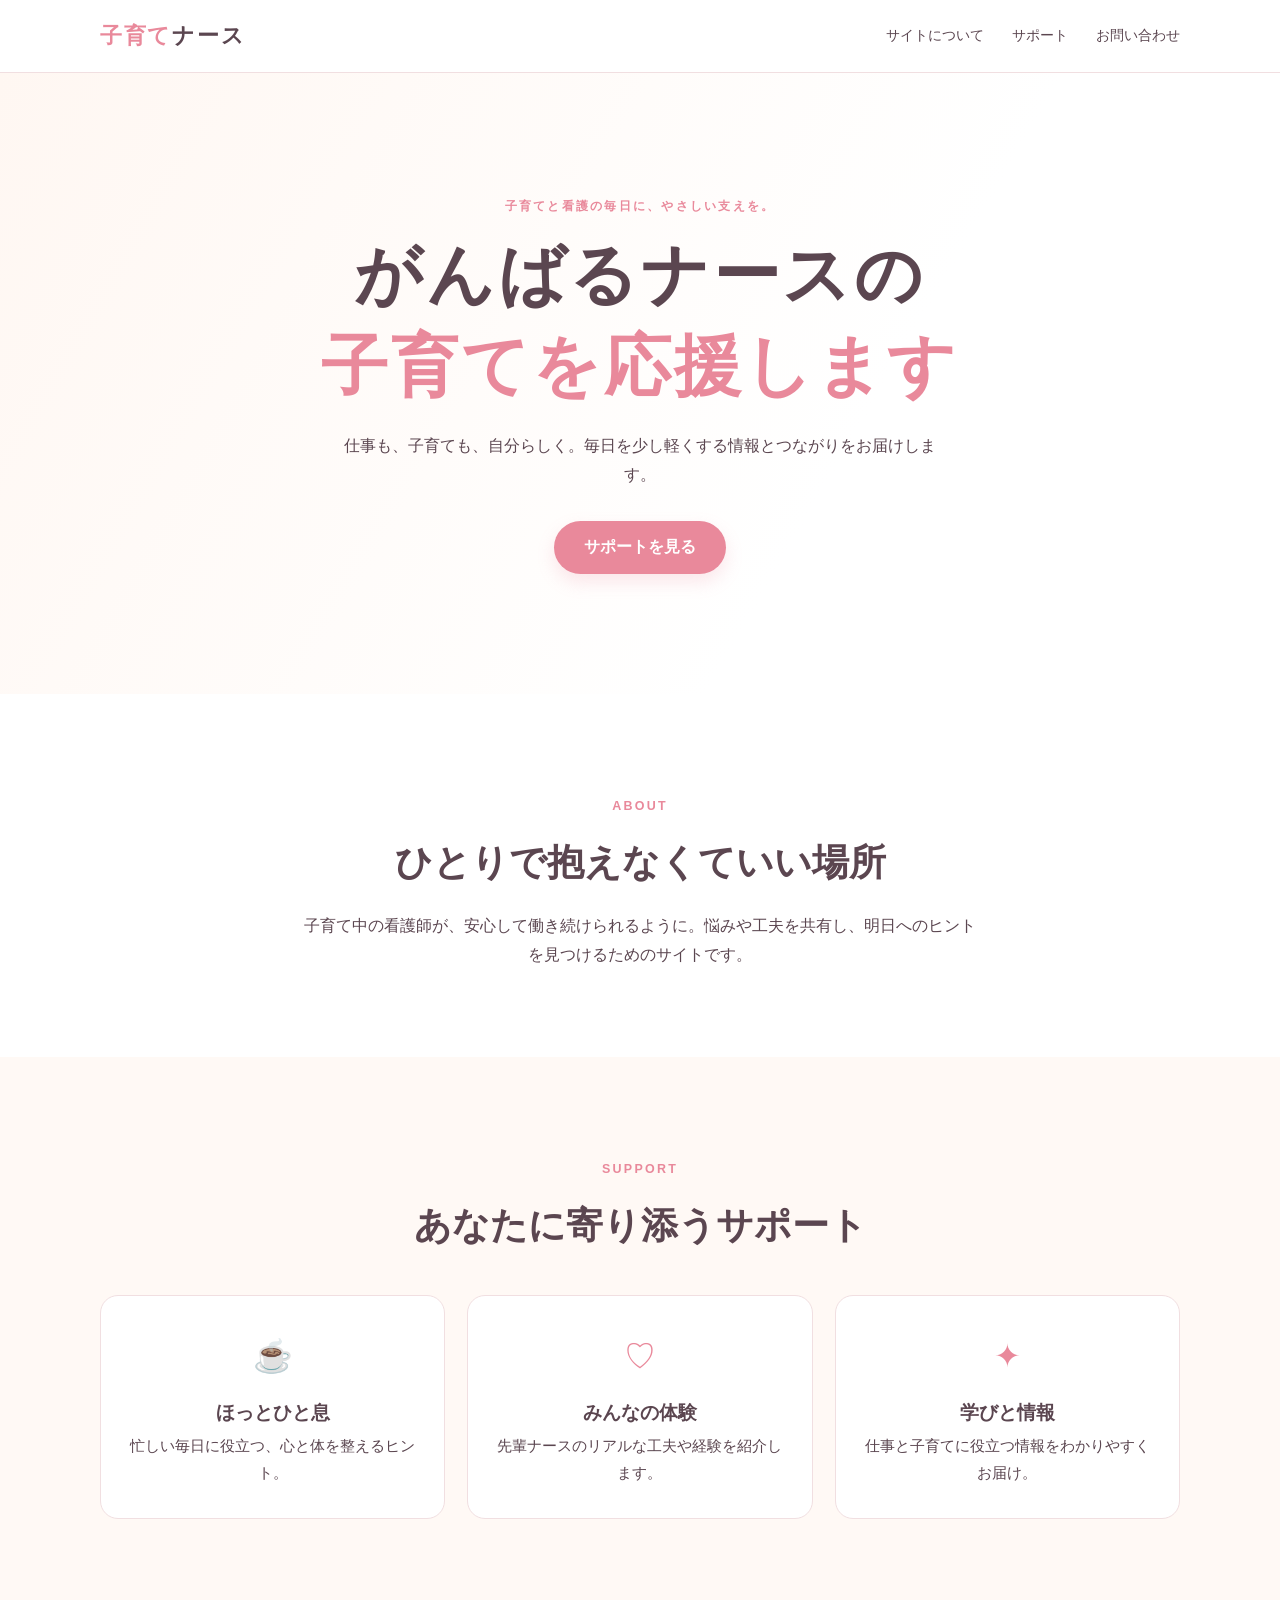
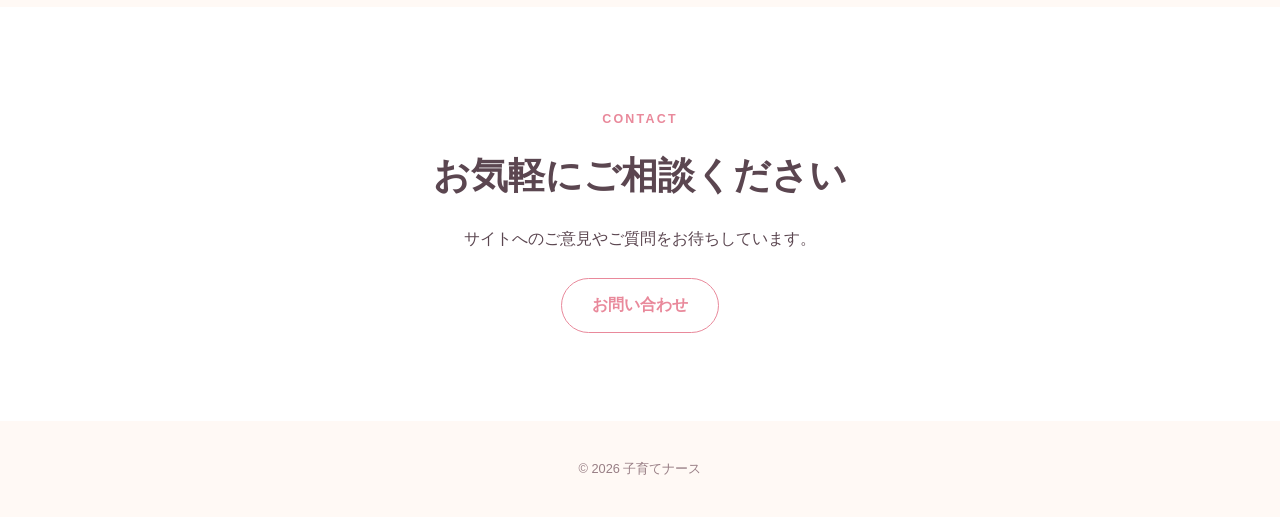
==== index.html @ 10b31e0a "初期設定を作成" ====
﻿<!DOCTYPE html>
<html lang="ja">
<head>
  <meta charset="UTF-8">
  <meta name="viewport" content="width=device-width, initial-scale=1.0">
  <meta name="description" content="子育てを支える看護師のためのサポートサイト">
  <title>子育てナース</title>
  <link rel="stylesheet" href="css/style.css">
</head>
<body>
  <header class="site-header">
    <div class="container header-inner">
      <a class="logo" href="index.html" aria-label="子育てナース ホーム">子育て<span>ナース</span></a>
      <nav aria-label="メインナビゲーション">
        <a href="#about">サイトについて</a>
        <a href="#support">サポート</a>
        <a href="#contact">お問い合わせ</a>
      </nav>
    </div>
  </header>

  <main>
    <section class="hero">
      <div class="container hero-content">
        <p class="eyebrow">子育てと看護の毎日に、やさしい支えを。</p>
        <h1>がんばるナースの<br><span>子育てを応援します</span></h1>
        <p class="lead">仕事も、子育ても、自分らしく。毎日を少し軽くする情報とつながりをお届けします。</p>
        <a class="button" href="#support">サポートを見る</a>
      </div>
    </section>

    <section id="about" class="section container">
      <p class="section-label">ABOUT</p>
      <h2>ひとりで抱えなくていい場所</h2>
      <p class="section-lead">子育て中の看護師が、安心して働き続けられるように。悩みや工夫を共有し、明日へのヒントを見つけるためのサイトです。</p>
    </section>

    <section id="support" class="section section-soft">
      <div class="container">
        <p class="section-label">SUPPORT</p>
        <h2>あなたに寄り添うサポート</h2>
        <div class="cards">
          <article class="card"><div class="card-icon" aria-hidden="true">☕</div><h3>ほっとひと息</h3><p>忙しい毎日に役立つ、心と体を整えるヒント。</p></article>
          <article class="card"><div class="card-icon" aria-hidden="true">♡</div><h3>みんなの体験</h3><p>先輩ナースのリアルな工夫や経験を紹介します。</p></article>
          <article class="card"><div class="card-icon" aria-hidden="true">✦</div><h3>学びと情報</h3><p>仕事と子育てに役立つ情報をわかりやすくお届け。</p></article>
        </div>
      </div>
    </section>

    <section id="contact" class="section container contact">
      <p class="section-label">CONTACT</p>
      <h2>お気軽にご相談ください</h2>
      <p>サイトへのご意見やご質問をお待ちしています。</p>
      <a class="button button-secondary" href="mailto:info@example.com">お問い合わせ</a>
    </section>
  </main>

  <footer class="site-footer"><p>&copy; <span id="current-year">2026</span> 子育てナース</p></footer>
  <script src="js/script.js"></script>
</body>
</html>
---- css/style.css ----
:root { --pink:#e9899b; --deep:#5b4650; --cream:#fff9f5; --line:#f1dfe1; }
* { box-sizing:border-box; }
html { scroll-behavior:smooth; }
body { margin:0; color:var(--deep); background:#fff; font-family:-apple-system,BlinkMacSystemFont,"Hiragino Kaku Gothic ProN","Yu Gothic",Meiryo,sans-serif; line-height:1.8; }
a { color:inherit; text-decoration:none; }
.container { width:min(1080px, calc(100% - 40px)); margin:auto; }
.site-header { background:#fff; border-bottom:1px solid var(--line); }
.header-inner { display:flex; align-items:center; justify-content:space-between; min-height:72px; }
.logo { color:var(--pink); font-size:1.35rem; font-weight:800; letter-spacing:.08em; }
.logo span { color:var(--deep); }
nav { display:flex; gap:28px; font-size:.9rem; }
nav a:hover { color:var(--pink); }
.hero { background:linear-gradient(120deg,#fff7f2 0%,#fff 65%); padding:110px 0 120px; }
.hero-content { text-align:center; }
.eyebrow,.section-label { color:var(--pink); font-size:.78rem; font-weight:700; letter-spacing:.18em; }
h1 { margin:12px 0 20px; font-size:clamp(2.2rem,6vw,4.2rem); line-height:1.35; letter-spacing:.04em; }
h1 span { color:var(--pink); }
.lead { max-width:620px; margin:0 auto 32px; }
.button { display:inline-block; border-radius:999px; padding:12px 30px; color:#fff; background:var(--pink); box-shadow:0 8px 18px #e9899b33; font-weight:700; transition:transform .2s, opacity .2s; }
.button:hover { opacity:.85; transform:translateY(-2px); }
.section { padding:88px 0; text-align:center; }
.section h2 { margin:4px 0 16px; font-size:clamp(1.6rem,3vw,2.3rem); }
.section-lead { max-width:680px; margin:auto; }
.section-soft { background:var(--cream); }
.cards { display:grid; grid-template-columns:repeat(3,1fr); gap:22px; margin-top:36px; }
.card { padding:32px 24px; background:#fff; border:1px solid var(--line); border-radius:18px; }
.card-icon { color:var(--pink); font-size:2rem; }
.card h3 { margin:10px 0 4px; }
.card p { margin:0; font-size:.92rem; }
.contact p:not(.section-label) { margin-bottom:24px; }
.button-secondary { background:#fff; color:var(--pink); border:1px solid var(--pink); box-shadow:none; }
.site-footer { padding:24px; color:#987e85; background:var(--cream); text-align:center; font-size:.8rem; }
@media (max-width:600px) { .container { width:min(100% - 28px,1080px); } .header-inner { min-height:62px; } nav { gap:10px; font-size:.72rem; } .hero { padding:76px 0 84px; } .cards { grid-template-columns:1fr; } .section { padding:64px 0; } }
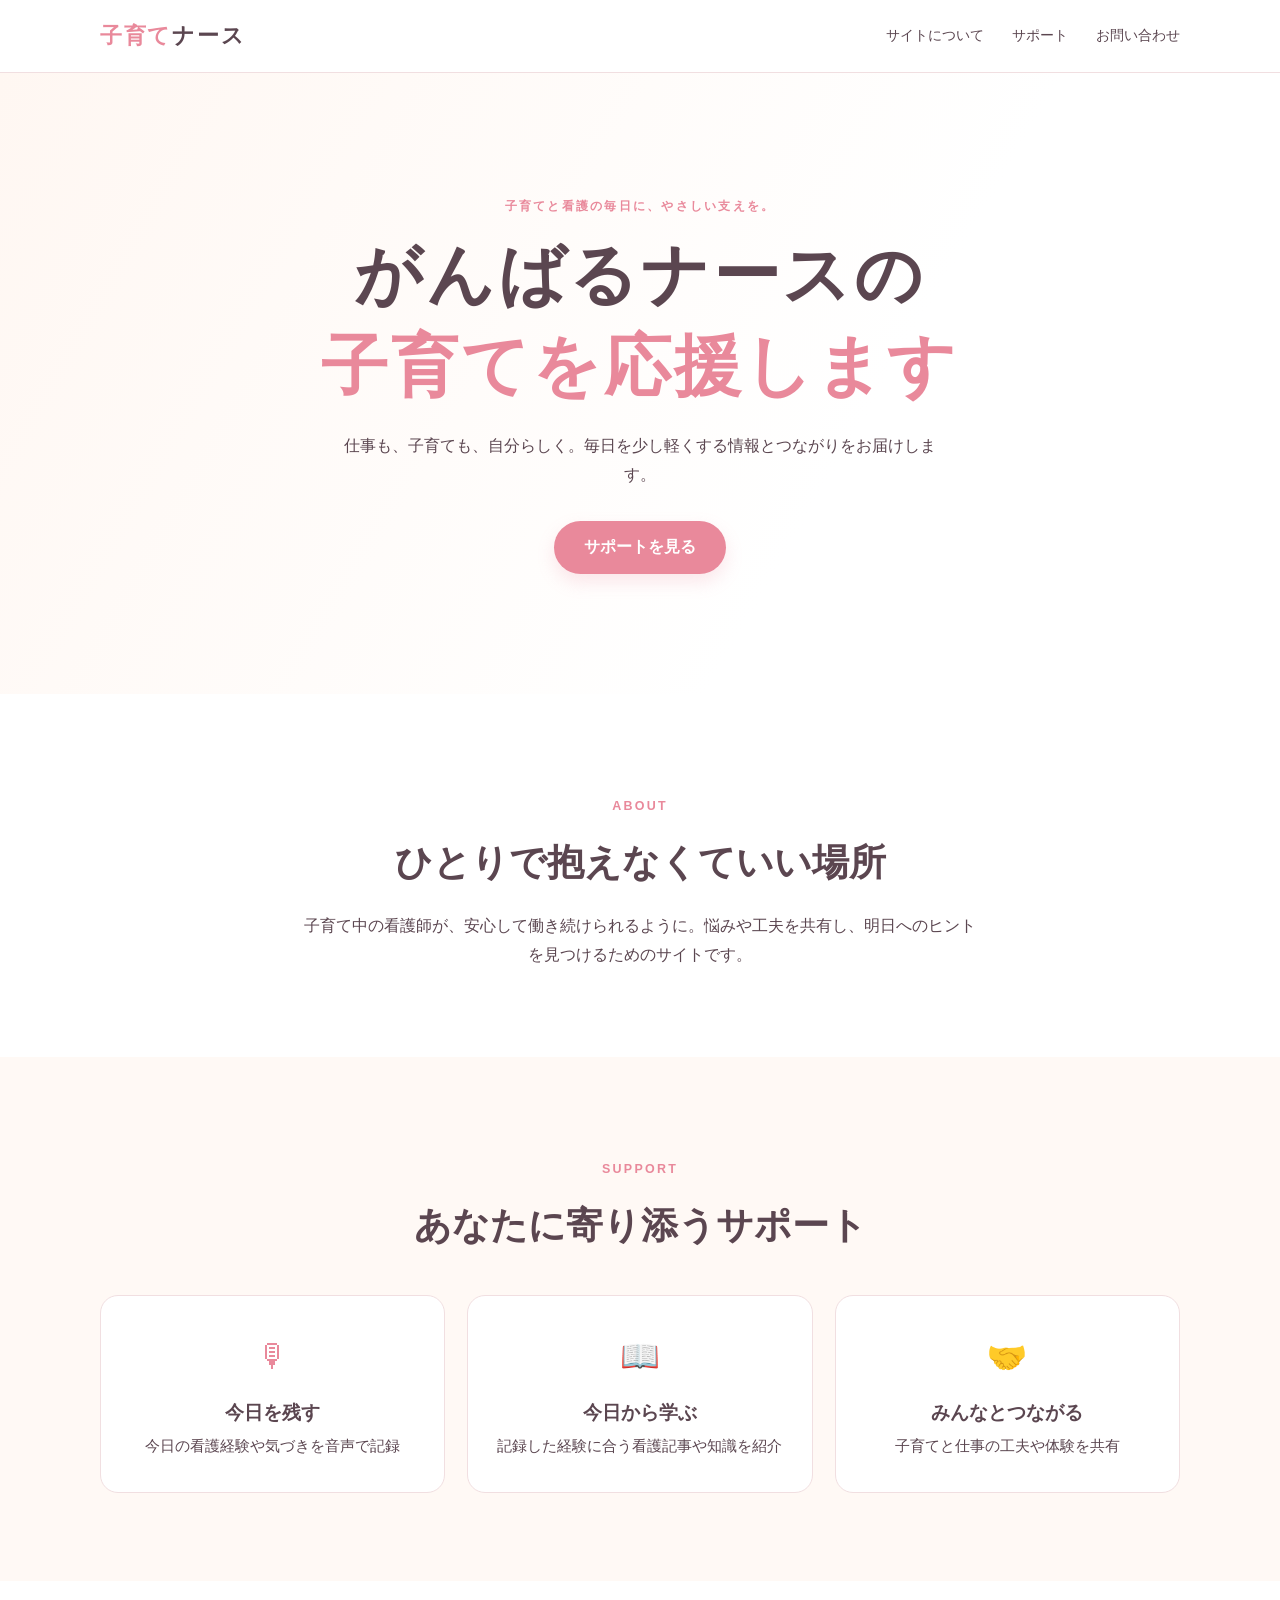
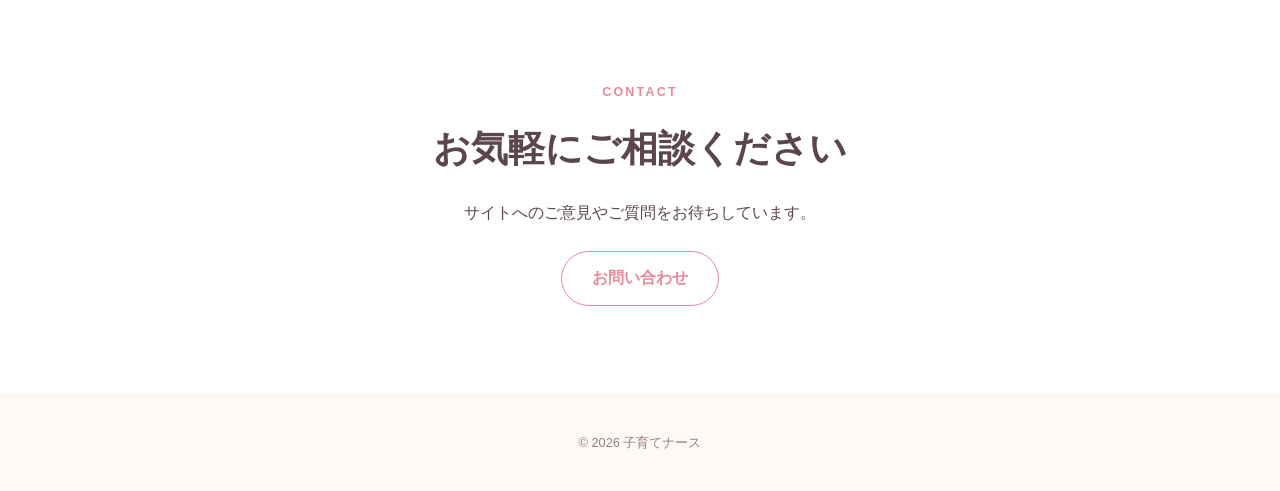
==== commit 87918662: "トップページの3カードと遷移先ページを追加" ====
--- a/index.html
+++ b/index.html
@@ -40,9 +40,9 @@
         <p class="section-label">SUPPORT</p>
         <h2>あなたに寄り添うサポート</h2>
         <div class="cards">
-          <article class="card"><div class="card-icon" aria-hidden="true">☕</div><h3>ほっとひと息</h3><p>忙しい毎日に役立つ、心と体を整えるヒント。</p></article>
-          <article class="card"><div class="card-icon" aria-hidden="true">♡</div><h3>みんなの体験</h3><p>先輩ナースのリアルな工夫や経験を紹介します。</p></article>
-          <article class="card"><div class="card-icon" aria-hidden="true">✦</div><h3>学びと情報</h3><p>仕事と子育てに役立つ情報をわかりやすくお届け。</p></article>
+          <a class="card" href="record.html"><div class="card-icon" aria-hidden="true">🎙</div><h3>今日を残す</h3><p>今日の看護経験や気づきを音声で記録</p></a>
+          <a class="card" href="learning.html"><div class="card-icon" aria-hidden="true">📖</div><h3>今日から学ぶ</h3><p>記録した経験に合う看護記事や知識を紹介</p></a>
+          <a class="card" href="community.html"><div class="card-icon" aria-hidden="true">🤝</div><h3>みんなとつながる</h3><p>子育てと仕事の工夫や体験を共有</p></a>
         </div>
       </div>
     </section>
--- a/css/style.css
+++ b/css/style.css
@@ -23,11 +23,18 @@
 .section-lead { max-width:680px; margin:auto; }
 .section-soft { background:var(--cream); }
 .cards { display:grid; grid-template-columns:repeat(3,1fr); gap:22px; margin-top:36px; }
-.card { padding:32px 24px; background:#fff; border:1px solid var(--line); border-radius:18px; }
+.card { display:block; padding:32px 24px; background:#fff; border:1px solid var(--line); border-radius:18px; transition:transform .2s, box-shadow .2s, border-color .2s; }
+.card:hover { transform:translateY(-3px); border-color:#e9bcc4; box-shadow:0 8px 18px #e9899b1c; }
+.card:focus-visible { outline:3px solid #e9899b66; outline-offset:4px; }
 .card-icon { color:var(--pink); font-size:2rem; }
 .card h3 { margin:10px 0 4px; }
 .card p { margin:0; font-size:.92rem; }
 .contact p:not(.section-label) { margin-bottom:24px; }
 .button-secondary { background:#fff; color:var(--pink); border:1px solid var(--pink); box-shadow:none; }
 .site-footer { padding:24px; color:#987e85; background:var(--cream); text-align:center; font-size:.8rem; }
+.page-hero { background:linear-gradient(120deg,#fff7f2 0%,#fff 65%); padding:76px 0 64px; text-align:center; }
+.page-hero h1 { margin-bottom:12px; font-size:clamp(2rem,5vw,3.2rem); }
+.page-content { min-height:360px; padding:64px 0 88px; text-align:center; }
+.back-link { display:inline-block; margin-top:28px; color:var(--pink); font-weight:700; }
+.back-link:hover { text-decoration:underline; }
 @media (max-width:600px) { .container { width:min(100% - 28px,1080px); } .header-inner { min-height:62px; } nav { gap:10px; font-size:.72rem; } .hero { padding:76px 0 84px; } .cards { grid-template-columns:1fr; } .section { padding:64px 0; } }
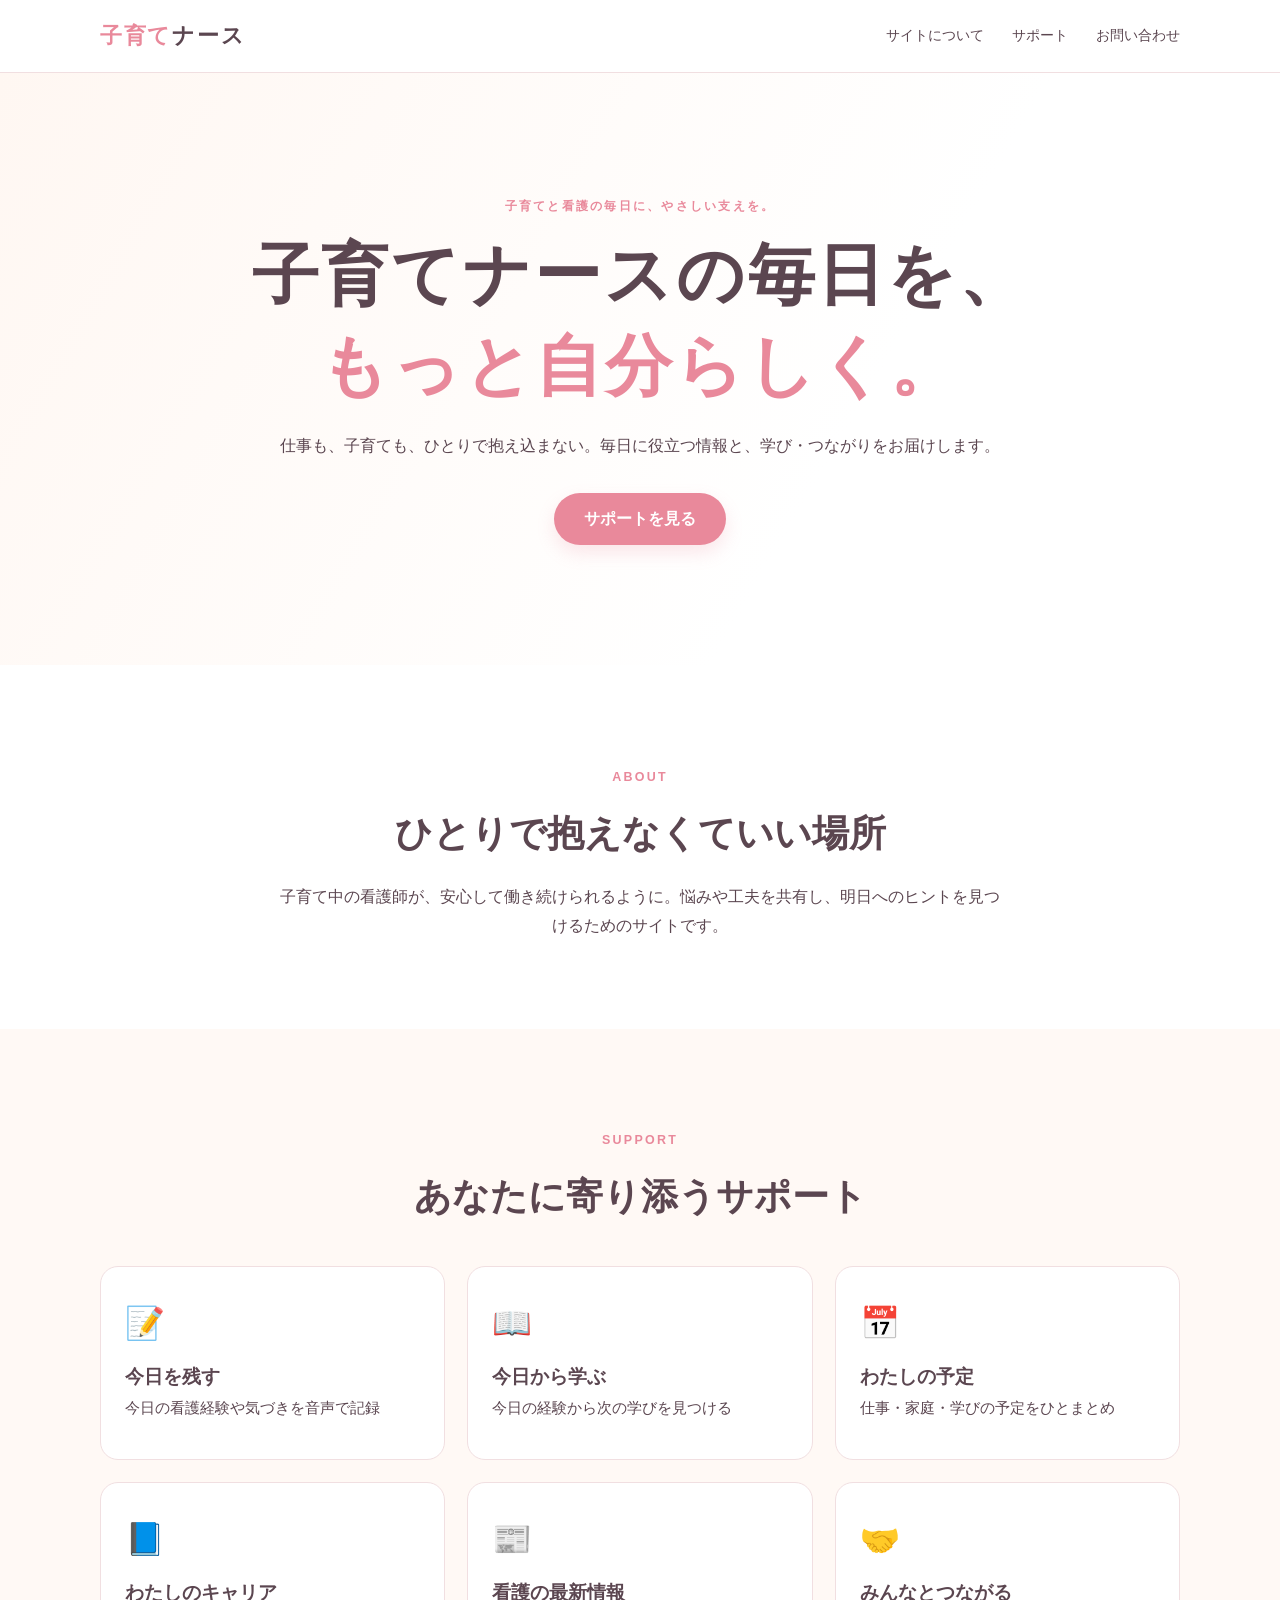
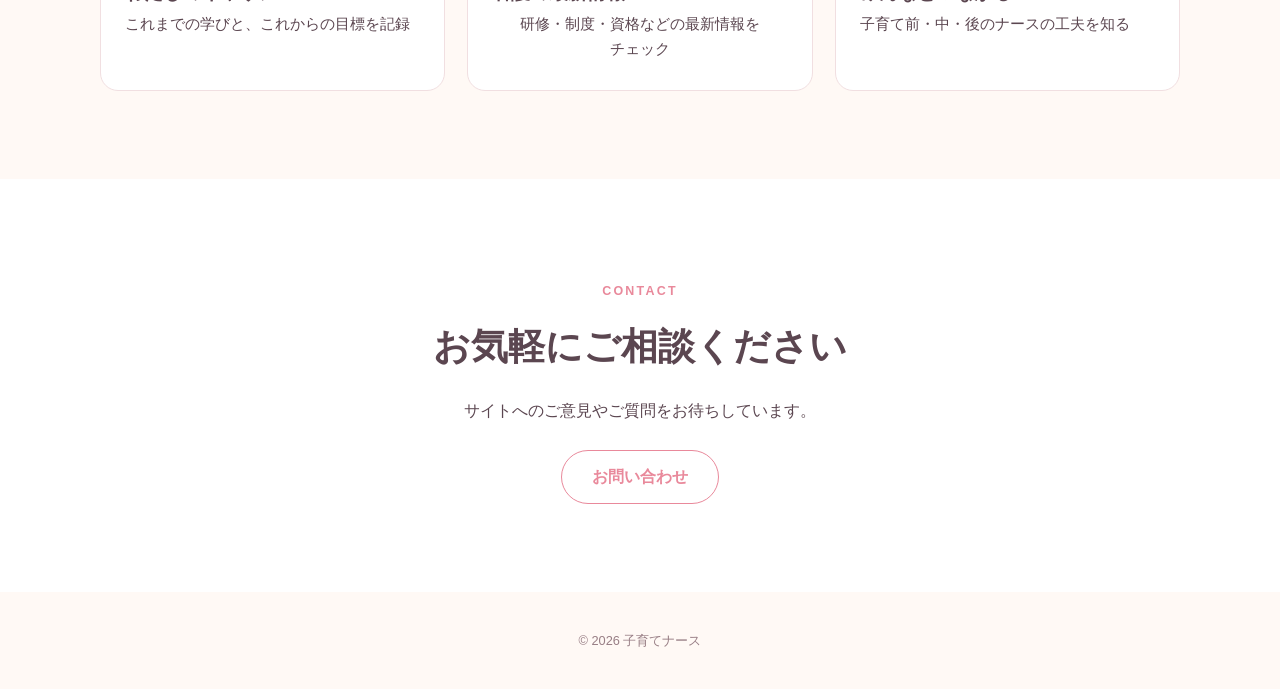
==== commit 264535d8: "トップページの6機能カードと予定機能・ヒーローコピーを更新" ====
--- a/index.html
+++ b/index.html
@@ -23,8 +23,8 @@
     <section class="hero">
       <div class="container hero-content">
         <p class="eyebrow">子育てと看護の毎日に、やさしい支えを。</p>
-        <h1>がんばるナースの<br><span>子育てを応援します</span></h1>
-        <p class="lead">仕事も、子育ても、自分らしく。毎日を少し軽くする情報とつながりをお届けします。</p>
+        <h1>子育てナースの毎日を、<br><span>もっと自分らしく。</span></h1>
+        <p class="lead">仕事も、子育ても、ひとりで抱え込まない。毎日に役立つ情報と、学び・つながりをお届けします。</p>
         <a class="button" href="#support">サポートを見る</a>
       </div>
     </section>
@@ -40,9 +40,12 @@
         <p class="section-label">SUPPORT</p>
         <h2>あなたに寄り添うサポート</h2>
         <div class="cards">
-          <a class="card" href="record.html"><div class="card-icon" aria-hidden="true">🎙</div><h3>今日を残す</h3><p>今日の看護経験や気づきを音声で記録</p></a>
-          <a class="card" href="learning.html"><div class="card-icon" aria-hidden="true">📖</div><h3>今日から学ぶ</h3><p>記録した経験に合う看護記事や知識を紹介</p></a>
-          <a class="card" href="community.html"><div class="card-icon" aria-hidden="true">🤝</div><h3>みんなとつながる</h3><p>子育てと仕事の工夫や体験を共有</p></a>
+          <a class="card" href="record.html"><div class="card-icon" aria-hidden="true">📝</div><h3>今日を残す</h3><p>今日の看護経験や気づきを音声で記録</p></a>
+          <a class="card" href="learning.html"><div class="card-icon" aria-hidden="true">📖</div><h3>今日から学ぶ</h3><p>今日の経験から次の学びを見つける</p></a>
+          <a class="card" href="schedule.html"><div class="card-icon" aria-hidden="true">📅</div><h3>わたしの予定</h3><p>仕事・家庭・学びの予定をひとまとめ</p></a>
+          <a class="card" href="career.html"><div class="card-icon" aria-hidden="true">📘</div><h3>わたしのキャリア</h3><p>これまでの学びと、これからの目標を記録</p></a>
+          <a class="card" href="news.html"><div class="card-icon" aria-hidden="true">📰</div><h3>看護の最新情報</h3><p>研修・制度・資格などの最新情報をチェック</p></a>
+          <a class="card" href="community.html"><div class="card-icon" aria-hidden="true">🤝</div><h3>みんなとつながる</h3><p>子育て前・中・後のナースの工夫を知る</p></a>
         </div>
       </div>
     </section>
--- a/css/style.css
+++ b/css/style.css
@@ -1,7 +1,7 @@
 :root { --pink:#e9899b; --deep:#5b4650; --cream:#fff9f5; --line:#f1dfe1; }
 * { box-sizing:border-box; }
 html { scroll-behavior:smooth; }
-body { margin:0; color:var(--deep); background:#fff; font-family:-apple-system,BlinkMacSystemFont,"Hiragino Kaku Gothic ProN","Yu Gothic",Meiryo,sans-serif; line-height:1.8; }
+body { margin:0; color:var(--deep); background:#fff; font-family:-apple-system,BlinkMacSystemFont,"Hiragino Kaku Gothic ProN","Yu Gothic",Meiryo,sans-serif; line-height:1.8; line-break:strict; }
 a { color:inherit; text-decoration:none; }
 .container { width:min(1080px, calc(100% - 40px)); margin:auto; }
 .site-header { background:#fff; border-bottom:1px solid var(--line); }
@@ -13,28 +13,86 @@
 .hero { background:linear-gradient(120deg,#fff7f2 0%,#fff 65%); padding:110px 0 120px; }
 .hero-content { text-align:center; }
 .eyebrow,.section-label { color:var(--pink); font-size:.78rem; font-weight:700; letter-spacing:.18em; }
-h1 { margin:12px 0 20px; font-size:clamp(2.2rem,6vw,4.2rem); line-height:1.35; letter-spacing:.04em; }
+h1 { margin:12px 0 20px; font-size:clamp(2.2rem,6vw,4.2rem); line-height:1.35; letter-spacing:.04em; text-wrap:balance; }
 h1 span { color:var(--pink); }
-.lead { max-width:620px; margin:0 auto 32px; }
+.lead { max-width:760px; margin:0 auto 32px; text-wrap:pretty; }
 .button { display:inline-block; border-radius:999px; padding:12px 30px; color:#fff; background:var(--pink); box-shadow:0 8px 18px #e9899b33; font-weight:700; transition:transform .2s, opacity .2s; }
 .button:hover { opacity:.85; transform:translateY(-2px); }
 .section { padding:88px 0; text-align:center; }
-.section h2 { margin:4px 0 16px; font-size:clamp(1.6rem,3vw,2.3rem); }
-.section-lead { max-width:680px; margin:auto; }
+.section h2 { margin:4px 0 16px; font-size:clamp(1.6rem,3vw,2.3rem); text-wrap:balance; }
+.section-lead { max-width:720px; margin:auto; text-wrap:pretty; }
 .section-soft { background:var(--cream); }
 .cards { display:grid; grid-template-columns:repeat(3,1fr); gap:22px; margin-top:36px; }
-.card { display:block; padding:32px 24px; background:#fff; border:1px solid var(--line); border-radius:18px; transition:transform .2s, box-shadow .2s, border-color .2s; }
+.card { display:flex; min-width:0; min-height:194px; flex-direction:column; align-items:flex-start; padding:28px 24px; background:#fff; border:1px solid var(--line); border-radius:18px; transition:transform .2s, box-shadow .2s, border-color .2s; }
 .card:hover { transform:translateY(-3px); border-color:#e9bcc4; box-shadow:0 8px 18px #e9899b1c; }
 .card:focus-visible { outline:3px solid #e9899b66; outline-offset:4px; }
 .card-icon { color:var(--pink); font-size:2rem; }
-.card h3 { margin:10px 0 4px; }
-.card p { margin:0; font-size:.92rem; }
+.card h3 { margin:10px 0 6px; line-height:1.45; }
+.card p { margin:0; font-size:.92rem; line-height:1.7; text-wrap:pretty; }
 .contact p:not(.section-label) { margin-bottom:24px; }
 .button-secondary { background:#fff; color:var(--pink); border:1px solid var(--pink); box-shadow:none; }
 .site-footer { padding:24px; color:#987e85; background:var(--cream); text-align:center; font-size:.8rem; }
 .page-hero { background:linear-gradient(120deg,#fff7f2 0%,#fff 65%); padding:76px 0 64px; text-align:center; }
 .page-hero h1 { margin-bottom:12px; font-size:clamp(2rem,5vw,3.2rem); }
+.page-hero-lead { margin:0; }
+.news-updated { margin:14px 0 0; color:#987e85; font-size:.84rem; }
 .page-content { min-height:360px; padding:64px 0 88px; text-align:center; }
+.news-content { text-align:left; }
+.news-categories { display:flex; flex-wrap:wrap; justify-content:center; gap:10px; margin-bottom:34px; }
+.news-category-button { min-height:48px; padding:9px 16px; border:1px solid #e8c3ca; border-radius:999px; color:var(--deep); background:#fff; font:inherit; font-weight:700; cursor:pointer; }
+.news-category-button:hover,.news-category-button:focus-visible,.news-category-button[aria-pressed="true"] { color:#fff; border-color:var(--pink); background:var(--pink); outline:none; }
+.news-results { display:grid; grid-template-columns:repeat(3,minmax(0,1fr)); gap:20px; }
+.news-card { display:flex; min-width:0; flex-direction:column; padding:24px; border:1px solid var(--line); border-radius:16px; background:#fff; box-shadow:0 8px 24px #5b46500d; }
+.news-card h2 { margin:0 0 10px; font-size:1.15rem; line-height:1.5; overflow-wrap:anywhere; }
+.news-meta { margin:0 0 12px; color:#987e85; font-size:.82rem; }
+.news-card .article-description { margin-bottom:18px; }
+.news-button { align-self:flex-start; min-height:48px; padding:10px 18px; font-size:.9rem; }
 .back-link { display:inline-block; margin-top:28px; color:var(--pink); font-weight:700; }
+.schedule-content { padding:38px 0 88px; text-align:left; }
+.schedule-year-nav { display:flex; align-items:center; justify-content:center; gap:clamp(14px,5vw,60px); margin-bottom:12px; }.schedule-year-nav strong { font-size:1.5rem; }.schedule-year-nav button,.current-year-button,.schedule-view-tabs button,.schedule-item-actions button,.schedule-cancel { min-height:48px; padding:9px 14px; border:1px solid var(--line); border-radius:999px; color:var(--deep); background:#fff; font:inherit; cursor:pointer; }.schedule-year-nav button:hover,.current-year-button:hover,.schedule-view-tabs button:hover,.schedule-view-tabs button[aria-selected="true"],.schedule-item-actions button:hover { color:#fff; border-color:var(--pink); background:var(--pink); }.current-year-button { display:block; margin:0 auto 22px; color:var(--pink); border-color:var(--pink); }.schedule-view-tabs { display:flex; justify-content:center; gap:8px; margin-bottom:12px; }.schedule-view-tabs button { min-width:86px; font-weight:700; }.schedule-period { margin:0 0 18px; color:#987e85; text-align:center; font-weight:700; }.schedule-months { display:grid; grid-template-columns:repeat(3,minmax(0,1fr)); gap:18px; }.schedule-month { min-width:0; padding:16px; border:1px solid var(--line); border-radius:16px; background:#fff; box-shadow:0 8px 24px #5b46500d; }.schedule-month h2 { margin:0 0 10px; color:var(--pink); font-size:1.15rem; text-align:center; }.schedule-weekdays,.schedule-days { display:grid; grid-template-columns:repeat(7,minmax(0,1fr)); gap:3px; text-align:center; }.schedule-weekdays { color:#987e85; font-size:.75rem; font-weight:700; }.schedule-weekdays span:first-child { color:#d27b8a; }.schedule-weekdays span:last-child { color:#778aa0; }.schedule-day { position:relative; min-width:0; min-height:40px; padding:4px 2px 10px; border:1px solid transparent; border-radius:8px; color:var(--deep); background:#fff; font:inherit; cursor:pointer; }.schedule-day:hover,.schedule-day:focus-visible { border-color:var(--pink); background:#fff7f2; outline:none; }.schedule-day.is-today { border:2px solid var(--pink); background:#fff0f3; font-weight:800; }.schedule-day.has-schedule::after { position:absolute; right:50%; bottom:3px; width:5px; height:5px; border-radius:50%; background:var(--pink); content:""; transform:translateX(50%); }.schedule-editor { max-width:700px; margin:30px auto 0; padding:24px; border:1px solid var(--line); border-radius:18px; background:var(--cream); }.schedule-editor h2 { margin:0 0 18px; font-size:1.3rem; text-align:center; }.schedule-editor label { display:block; margin-top:12px; font-weight:700; }.schedule-editor input,.schedule-editor select,.schedule-editor textarea { width:100%; min-width:0; margin-top:6px; padding:10px 12px; border:1px solid #e8cfd3; border-radius:10px; color:var(--deep); background:#fff; font:inherit; }.schedule-editor input:focus,.schedule-editor select:focus,.schedule-editor textarea:focus { outline:3px solid #e9899b44; border-color:var(--pink); }.schedule-time-fields { display:grid; grid-template-columns:1fr 1fr; gap:14px; }.schedule-save { width:100%; min-height:48px; margin-top:16px; border:0; border-radius:999px; color:#fff; background:var(--deep); font:inherit; font-weight:700; cursor:pointer; }.schedule-cancel { display:block; margin:10px auto 0; }.schedule-list { margin-top:28px; }.schedule-list h3 { margin:0 0 12px; }.schedule-empty { color:#987e85; }.schedule-item { display:flex; align-items:center; justify-content:space-between; gap:14px; padding:14px; border-top:1px solid var(--line); }.schedule-item strong { display:block; }.schedule-item p { margin:4px 0 0; font-size:.9rem; }.schedule-category { display:inline-block; margin-right:8px; padding:2px 8px; border-radius:999px; color:#9d5362; background:#fff0f3; font-size:.75rem; font-weight:700; }.schedule-item-actions { display:flex; gap:6px; flex-shrink:0; }.schedule-item-actions button { min-height:40px; padding:5px 10px; font-size:.85rem; }
 .back-link:hover { text-decoration:underline; }
-@media (max-width:600px) { .container { width:min(100% - 28px,1080px); } .header-inner { min-height:62px; } nav { gap:10px; font-size:.72rem; } .hero { padding:76px 0 84px; } .cards { grid-template-columns:1fr; } .section { padding:64px 0; } }
+.learning-content { text-align:left; }
+.learning-search { max-width:820px; margin:0 auto 42px; padding:26px; background:var(--cream); border:1px solid var(--line); border-radius:18px; }
+.learning-search label { display:block; margin-bottom:10px; font-weight:700; }
+.recommended-learning { margin-bottom:24px; padding-bottom:20px; border-bottom:1px solid var(--line); }.recommended-learning h2 { margin:0; font-size:1.1rem; }.recommended-message { margin:8px 0 0; color:#987e85; font-size:.88rem; }
+.search-controls { display:flex; gap:12px; }
+#article-search { min-width:0; flex:1; height:50px; padding:10px 16px; border:1px solid #e8cfd3; border-radius:10px; color:var(--deep); background:#fff; font:inherit; }
+#article-search:focus { outline:3px solid #e9899b44; border-color:var(--pink); }
+.search-button { border:0; cursor:pointer; white-space:nowrap; }
+.popular-keywords { margin-top:20px; color:#987e85; font-size:.85rem; }
+.keyword-list { display:flex; flex-wrap:wrap; gap:8px; margin-top:8px; }
+.keyword-list button { padding:7px 13px; border:1px solid #e8c3ca; border-radius:999px; color:var(--deep); background:#fff; font:inherit; cursor:pointer; }
+.keyword-list button:hover,.keyword-list button:focus-visible { color:var(--pink); border-color:var(--pink); outline:none; }
+.personal-keywords { margin-top:24px; padding-top:20px; border-top:1px solid var(--line); }.personal-keywords-heading { display:flex; align-items:center; justify-content:space-between; gap:12px; }.personal-keywords h2 { margin:0; font-size:.95rem; color:var(--deep); }.add-keyword-button { min-height:40px; padding:7px 12px; border:1px solid var(--pink); border-radius:999px; color:var(--pink); background:#fff; font:inherit; font-size:.85rem; cursor:pointer; }.add-keyword-button:hover,.add-keyword-button:focus-visible { background:#fff0f3; outline:none; }.keyword-form { margin-top:14px; padding:14px; border-radius:12px; background:#fff7f2; }.keyword-form label { display:block; margin-bottom:6px; font-size:.85rem; font-weight:700; }.keyword-form-controls { display:flex; gap:8px; }.keyword-form input { min-width:0; flex:1; padding:9px 12px; border:1px solid #e8cfd3; border-radius:10px; font:inherit; }.keyword-form-message { min-height:1.4em; margin:6px 0 0; color:#9d5362; font-size:.8rem; }.custom-keyword-item { display:inline-flex; align-items:center; gap:4px; padding:2px 4px 2px 0; border:1px solid #e8c3ca; border-radius:999px; background:#fff; }.custom-keyword-item > button:first-child { border:0; }.custom-keyword-item .remove-keyword-button { min-height:28px; padding:3px 7px; color:#987e85; border:0; border-left:1px solid #e8c3ca; border-radius:0 999px 999px 0; background:transparent; font-size:.72rem; }.custom-keyword-item .remove-keyword-button:hover,.custom-keyword-item .remove-keyword-button:focus-visible { color:#9d5362; background:#fff0f3; }.custom-keywords-empty { margin:8px 0 0; color:#987e85; font-size:.85rem; }
+.article-results { display:grid; grid-template-columns:repeat(3,minmax(0,1fr)); gap:20px; }
+.article-card { display:flex; flex-direction:column; min-width:0; padding:24px; background:#fff; border:1px solid var(--line); border-radius:16px; box-shadow:0 8px 24px #5b46500d; }
+.article-card h2 { margin:0 0 10px; font-size:1.15rem; line-height:1.5; }
+.article-category { display:inline-block; align-self:flex-start; margin-bottom:12px; padding:3px 10px; border-radius:999px; color:#9d5362; background:#fff0f3; font-size:.78rem; font-weight:700; }
+.article-description { margin:0 0 14px; font-size:.9rem; }
+.article-source { margin:auto 0 16px; color:#987e85; font-size:.8rem; }
+.article-card .button { align-self:flex-start; padding:9px 18px; font-size:.9rem; }
+.search-empty { grid-column:1 / -1; margin:0; padding:30px 16px; color:#987e85; text-align:center; background:#fff9f5; border-radius:14px; }
+.record-area { padding:42px 0 88px; }
+.calendar-card,.entry-panel { max-width:620px; margin:0 auto 28px; padding:24px; background:#fff; border:1px solid var(--line); border-radius:18px; box-shadow:0 8px 24px #5b46500d; }
+.calendar-heading { display:flex; align-items:center; justify-content:space-between; gap:12px; margin-bottom:16px; }
+.calendar-heading h2,.entry-panel h2 { margin:0; font-size:1.35rem; text-align:center; }
+.month-button { width:48px; height:48px; border:1px solid var(--line); border-radius:50%; color:var(--deep); background:#fff9f5; font-size:1.1rem; cursor:pointer; }
+.month-button:hover,.month-button:focus-visible { color:var(--pink); border-color:var(--pink); }
+.calendar-weekdays,.calendar-grid { display:grid; grid-template-columns:repeat(7,1fr); gap:5px; text-align:center; }
+.calendar-weekdays { margin-bottom:5px; color:#987e85; font-size:.82rem; font-weight:700; }
+.calendar-weekdays span:first-child { color:#d27b8a; }.calendar-weekdays span:last-child { color:#778aa0; }
+.calendar-day { position:relative; min-width:0; min-height:58px; padding:7px 3px 12px; border:1px solid transparent; border-radius:12px; color:var(--deep); background:#fff; font:inherit; cursor:pointer; }
+.calendar-day:hover,.calendar-day:focus-visible { border-color:var(--pink); background:#fff7f2; outline:none; }.calendar-day.is-today { border:2px solid var(--pink); background:#fff0f3; font-weight:800; }.calendar-day.has-record { font-weight:700; }
+.calendar-day .record-dot { position:absolute; bottom:6px; left:50%; transform:translateX(-50%); width:7px; height:7px; border-radius:50%; background:var(--pink); }
+.calendar-note { margin:14px 0 0; color:#987e85; font-size:.8rem; text-align:right; }.record-dot { display:inline-block; width:8px; height:8px; border-radius:50%; background:var(--pink); }
+.entry-panel[hidden] { display:none; }.entry-hint { margin:6px 0 16px; font-size:.9rem; }.voice-actions { display:flex; gap:10px; margin-bottom:8px; }.voice-button,.stop-button,.save-button { min-height:48px; border:0; border-radius:999px; padding:10px 20px; font:inherit; font-weight:700; cursor:pointer; }.voice-button { flex:1; color:#fff; background:var(--pink); font-size:1rem; box-shadow:0 6px 14px #e9899b33; }.stop-button { min-width:76px; color:var(--deep); background:#f8eeee; }.voice-button:disabled,.stop-button:disabled { cursor:not-allowed; opacity:.5; }.voice-status { min-height:1.8em; margin:4px 0 8px; color:#987e85; font-size:.88rem; }#record-text { display:block; width:100%; min-height:150px; resize:vertical; padding:14px; border:1px solid var(--line); border-radius:12px; color:var(--deep); background:#fffdfc; font:inherit; line-height:1.7; }#record-text:focus { outline:3px solid #e9899b44; border-color:var(--pink); }.save-button { width:100%; margin-top:14px; color:#fff; background:var(--deep); }.save-button:hover { opacity:.9; }.visually-hidden { position:absolute; width:1px; height:1px; padding:0; margin:-1px; overflow:hidden; clip:rect(0,0,0,0); white-space:nowrap; border:0; }
+@media (max-width:600px) { .container { width:min(100% - 28px,1080px); } .header-inner { min-height:62px; } nav { gap:10px; font-size:.72rem; } .hero { padding:76px 0 84px; } .hero .lead { max-width:340px; } .cards { grid-template-columns:1fr; gap:16px; } .card { min-height:0; padding:24px 20px; } .section { padding:64px 0; } .section-lead { max-width:340px; } }
+@media (max-width:600px) { .schedule-content { padding-top:28px; }.schedule-year-nav { gap:8px; }.schedule-year-nav strong { font-size:1.2rem; }.schedule-year-nav button { padding-inline:8px; font-size:.82rem; }.schedule-months,.schedule-months.is-year { grid-template-columns:repeat(2,minmax(0,1fr)); gap:10px; }.schedule-month { padding:10px 5px; }.schedule-day { min-height:38px; font-size:.88rem; }.schedule-editor { padding:18px 14px; }.schedule-time-fields { grid-template-columns:1fr; gap:0; }.schedule-item { align-items:flex-start; flex-direction:column; }.schedule-item-actions { width:100%; }.schedule-item-actions button { flex:1; } }
+@media (max-width:600px) { .record-area { padding-top:28px; }.calendar-card,.entry-panel { padding:16px 12px; border-radius:14px; }.calendar-weekdays,.calendar-grid { gap:3px; }.calendar-day { min-height:52px; padding-top:6px; }.voice-actions { gap:8px; }.voice-button { padding-inline:10px; } }
+@media (max-width:600px) { .learning-content { padding-top:36px; }.learning-search { padding:18px 14px; }.search-controls { flex-direction:column; }.search-button { width:100%; }.article-results { grid-template-columns:1fr; gap:14px; }.article-card { padding:20px; } }
+@media (max-width:600px) { .personal-keywords-heading { align-items:flex-start; flex-direction:column; }.add-keyword-button { width:100%; }.keyword-form-controls { flex-direction:column; }.keyword-form-controls .button { width:100%; text-align:center; } }
+@media (max-width:600px) { .news-content { padding-top:36px; }.news-categories { justify-content:flex-start; gap:8px; margin-bottom:26px; }.news-category-button { flex:1 1 auto; padding-inline:12px; }.news-results { grid-template-columns:1fr; gap:14px; }.news-card { padding:20px; }.news-button { width:100%; text-align:center; } }
+.community-content { padding:52px 0 88px; }.community-stages { display:grid; grid-template-columns:repeat(3,minmax(0,1fr)); gap:22px; }.community-stage { min-width:0; padding:28px 22px; border:1px solid var(--line); border-radius:18px; color:var(--deep); background:#fff; font:inherit; text-align:left; cursor:pointer; transition:transform .2s,box-shadow .2s,border-color .2s; }.community-stage:hover,.community-stage.is-selected { border-color:var(--pink); box-shadow:0 8px 18px #e9899b1c; transform:translateY(-3px); }.community-stage:focus-visible { outline:3px solid #e9899b66; outline-offset:4px; }.community-stage span { display:block; margin-bottom:8px; font-size:1.2rem; font-weight:700; }.community-stage small { display:block; color:#987e85; line-height:1.7; }.community-posts { margin-top:54px; }.community-posts h2,.community-form-panel h2 { margin:0 0 20px; text-align:center; font-size:1.5rem; }.community-post-list { display:grid; grid-template-columns:repeat(2,minmax(0,1fr)); gap:18px; }.community-post-card { min-width:0; padding:22px; border:1px solid var(--line); border-radius:16px; background:#fff; box-shadow:0 8px 24px #5b46500d; }.community-post-card h3 { margin:0 0 8px; font-size:1.08rem; line-height:1.5; }.community-post-card p { margin:0 0 14px; }.community-post-card small { color:#987e85; }.community-share { margin:42px 0; text-align:center; }.community-form-panel { max-width:680px; margin:0 auto 38px; padding:28px; border:1px solid var(--line); border-radius:18px; background:var(--cream); text-align:left; }.community-form-panel[hidden] { display:none; }.community-notice { margin:0 0 22px; color:#9d5362; font-weight:700; }.community-form-panel label { display:block; margin-top:14px; font-weight:700; }.community-form-panel input,.community-form-panel select,.community-form-panel textarea { width:100%; min-width:0; margin-top:6px; padding:10px 12px; border:1px solid #e8cfd3; border-radius:10px; color:var(--deep); background:#fff; font:inherit; }.community-form-panel textarea { resize:vertical; }
+@media (max-width:600px) { .community-content { padding-top:32px; }.community-stages,.community-post-list { grid-template-columns:1fr; gap:14px; }.community-stage { padding:22px 18px; }.community-posts { margin-top:38px; }.community-form-panel { padding:20px 16px; } }
+.career-content { padding:42px 0 88px; text-align:left; }.career-notice { max-width:760px; margin:0 auto 24px; padding:14px 18px; border-radius:12px; color:#9d5362; background:#fff0f3; font-size:.9rem; }.career-form-panel { max-width:760px; margin:0 auto 20px; padding:24px; border:1px solid var(--line); border-radius:18px; background:var(--cream); }.career-form-panel h2,.career-summary h2 { margin:0 0 16px; font-size:1.25rem; }.career-form-panel label { display:block; margin-top:12px; font-weight:700; }.career-form-panel input,.career-form-panel select,.career-form-panel textarea { width:100%; min-width:0; margin-top:6px; padding:11px 12px; border:1px solid #e8cfd3; border-radius:10px; color:var(--deep); background:#fff; font:inherit; }.career-form-panel textarea { resize:vertical; }.career-form-panel input:focus,.career-form-panel select:focus,.career-form-panel textarea:focus { outline:3px solid #e9899b44; border-color:var(--pink); }.career-section-heading { display:flex; align-items:center; justify-content:space-between; gap:14px; }.career-section-heading h2 { margin:0; }.add-button,.remove-button { min-height:48px; border:1px solid var(--pink); border-radius:999px; padding:8px 16px; color:var(--pink); background:#fff; font:inherit; font-weight:700; cursor:pointer; }.add-button:hover,.remove-button:hover { background:#fff0f3; }.career-repeat-item { margin-top:16px; padding:16px; border:1px solid var(--line); border-radius:14px; background:#fff; }.remove-button { margin-top:12px; min-height:42px; border-color:#d8b5bb; color:#987e85; font-size:.85rem; }.career-save { display:block; max-width:760px; margin:28px auto 0; }.career-status { min-height:1.8em; margin:12px 0; color:#9d5362; text-align:center; font-weight:700; }.career-summary { max-width:760px; margin:48px auto 0; }.career-summary h2 { text-align:center; }.career-summary-grid { display:grid; grid-template-columns:repeat(2,minmax(0,1fr)); gap:16px; }.career-summary-card { min-width:0; padding:20px; border:1px solid var(--line); border-radius:16px; background:#fff; box-shadow:0 8px 24px #5b46500d; }.career-summary-card h3 { margin:0 0 8px; font-size:1rem; }.career-summary-card p { margin:0; overflow-wrap:anywhere; font-size:.92rem; }
+@media (max-width:600px) { .career-content { padding-top:28px; }.career-form-panel { padding:18px 14px; }.career-section-heading { align-items:flex-start; flex-direction:column; }.add-button { width:100%; }.career-summary-grid { grid-template-columns:1fr; } }
